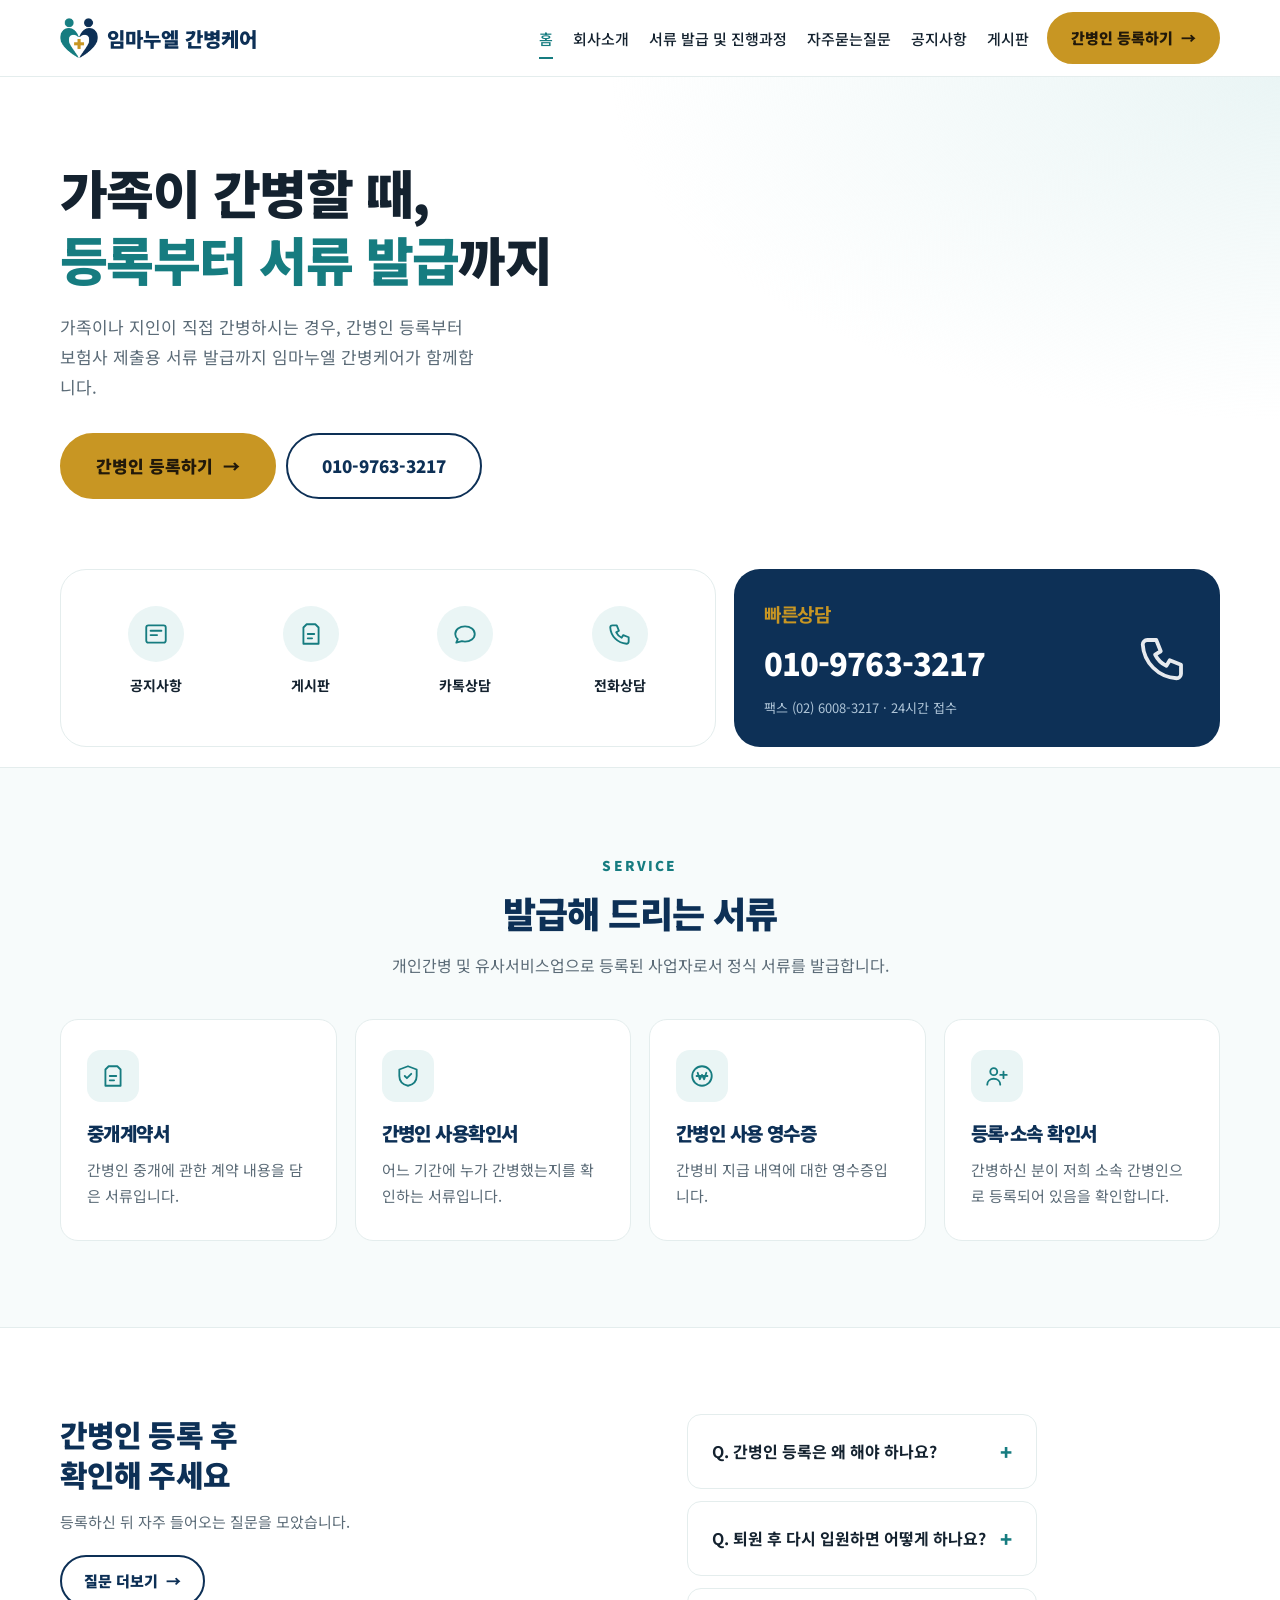
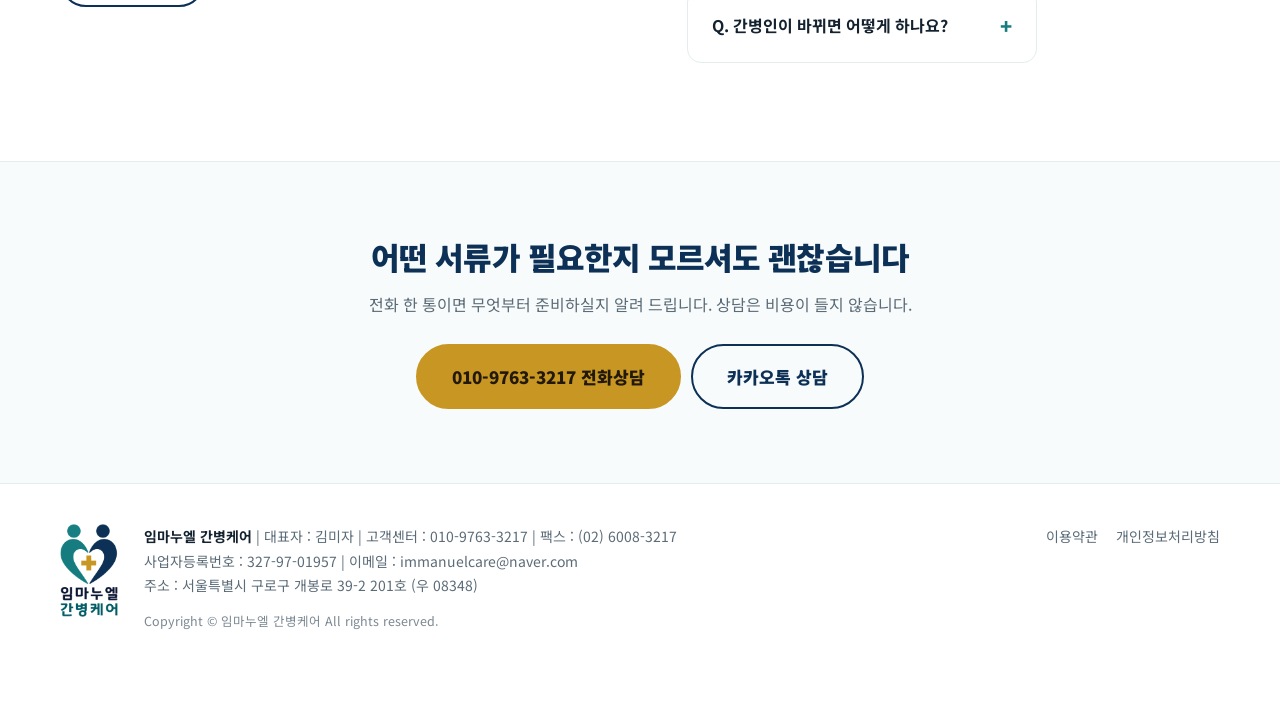
==== index.html @ 87d71054 "임마눙레 간병케어 사이트 1안 초안" ====
<!DOCTYPE html>
<html lang="ko">
<head>
<meta charset="utf-8">
<meta name="viewport" content="width=device-width, initial-scale=1">
<meta name="color-scheme" content="light only">
<title>홈 | 임마누엘 간병케어</title>
<meta name="description" content="임마누엘 간병케어 - 가족·지인 간병 서류 대행. 간병인 등록부터 보험사 제출용 서류 발급까지.">
<link rel="preconnect" href="https://fonts.googleapis.com">
<link rel="preconnect" href="https://fonts.gstatic.com" crossorigin>
<link href="https://fonts.googleapis.com/css2?family=Noto+Sans+KR:wght@400;500;700;900&display=swap" rel="stylesheet">
<link rel="stylesheet" href="style.css">
</head>
<body>

<header class="hd"><div class="wrap hd-in">
  <a class="brand" href="index.html"><img src="img/logo-mark.png" alt="임마누엘 간병케어 로고">임마누엘 간병케어</a>
  <button class="mbtn" id="mbtn" aria-expanded="false" aria-controls="nav">메뉴</button>
  <nav class="nav" id="nav"><ul><li><a href="index.html" class="on">홈</a></li><li><a href="about.html">회사소개</a></li><li><a href="process.html">서류 발급 및 진행과정</a></li><li><a href="faq.html">자주묻는질문</a></li><li><a href="notice.html">공지사항</a></li><li><a href="board.html">게시판</a></li></ul></nav>
  <a class="pill" href="process.html">간병인 등록하기 &nbsp;&rarr;</a>
</div></header>


<section class="hero"><div class="wrap">
  <h1>가족이 간병할 때,<br><em>등록부터 서류 발급</em>까지</h1>
  <p>가족이나 지인이 직접 간병하시는 경우, 간병인 등록부터 보험사 제출용 서류 발급까지
     임마누엘 간병케어가 함께합니다.</p>
  <div class="cta">
    <a class="pill lg" href="process.html">간병인 등록하기 &nbsp;&rarr;</a>
    <a class="pill lg ghost" href="tel:01097633217">010-9763-3217</a>
  </div>
</div></section>

<div class="wrap quickrow">
  <div class="quickcard"><ul>
    <li><a href="notice.html"><span class="qi"><svg width="26" height="26" viewBox="0 0 24 24" fill="none" stroke="currentColor" stroke-width="1.7" stroke-linecap="round" stroke-linejoin="round"><rect x="3" y="4" width="18" height="16" rx="2"/><path d="M7 9h10M7 13h6"/></svg></span>공지사항</a></li>
    <li><a href="board.html"><span class="qi"><svg width="26" height="26" viewBox="0 0 24 24" fill="none" stroke="currentColor" stroke-width="1.7" stroke-linecap="round" stroke-linejoin="round"><path d="M8 3h8l3 3v15H5V6l3-3Z"/><path d="M9 12h6M9 16h4"/></svg></span>게시판</a></li>
    <li><a href="http://pf.kakao.com/_xatFiX" target="_blank" rel="noopener"><span class="qi"><svg width="26" height="26" viewBox="0 0 24 24" fill="none" stroke="currentColor" stroke-width="1.7" stroke-linecap="round" stroke-linejoin="round"><path d="M21 12c0 4-4 7-9 7-1 0-2-.1-2.9-.4L4 20l1.3-3.2A6.6 6.6 0 0 1 3 12c0-4 4-7 9-7s9 3 9 7Z"/></svg></span>카톡상담</a></li>
    <li><a href="tel:01097633217"><span class="qi"><svg width="26" height="26" viewBox="0 0 24 24" fill="none" stroke="currentColor" stroke-width="1.7" stroke-linecap="round" stroke-linejoin="round"><path d="M5 4h4l2 5-2.5 1.5a11 11 0 0 0 5 5L15 13l5 2v4a2 2 0 0 1-2 2A16 16 0 0 1 3 6a2 2 0 0 1 2-2Z"/></svg></span>전화상담</a></li>
  </ul></div>
  <a class="callcard" href="tel:01097633217">
    <span><b>빠른상담</b><span class="num">010-9763-3217</span>
      <small>팩스 (02) 6008-3217 · 24시간 접수</small></span>
    <svg width="54" height="54" viewBox="0 0 24 24" fill="none" stroke="currentColor" stroke-width="1.7" stroke-linecap="round" stroke-linejoin="round"><path d="M5 4h4l2 5-2.5 1.5a11 11 0 0 0 5 5L15 13l5 2v4a2 2 0 0 1-2 2A16 16 0 0 1 3 6a2 2 0 0 1 2-2Z"/></svg>
  </a>
</div>

<section class="sec soft">
  <div class="wrap">
    <p class="lab">SERVICE</p>
    <h2 class="tit">발급해 드리는 서류</h2>
    <p class="tit-sub">개인간병 및 유사서비스업으로 등록된 사업자로서 정식 서류를 발급합니다.</p>
    <div class="grid g4">
      <div class="box"><span class="ico"><svg width="26" height="26" viewBox="0 0 24 24" fill="none" stroke="currentColor" stroke-width="1.7" stroke-linecap="round" stroke-linejoin="round"><path d="M8 3h8l3 3v15H5V6l3-3Z"/><path d="M9 12h6M9 16h4"/></svg></span><h4>중개계약서</h4>
        <p>간병인 중개에 관한 계약 내용을 담은 서류입니다.</p></div>
      <div class="box"><span class="ico"><svg width="26" height="26" viewBox="0 0 24 24" fill="none" stroke="currentColor" stroke-width="1.7" stroke-linecap="round" stroke-linejoin="round"><path d="M12 3l8 3v6c0 5-3.4 8-8 9-4.6-1-8-4-8-9V6l8-3Z"/><path d="M9 12l2 2 4-4"/></svg></span><h4>간병인 사용확인서</h4>
        <p>어느 기간에 누가 간병했는지를 확인하는 서류입니다.</p></div>
      <div class="box"><span class="ico"><svg width="26" height="26" viewBox="0 0 24 24" fill="none" stroke="currentColor" stroke-width="1.7" stroke-linecap="round" stroke-linejoin="round"><circle cx="12" cy="12" r="9"/><path d="M8 9l2 6 2-4 2 4 2-6M7 12h10"/></svg></span><h4>간병인 사용 영수증</h4>
        <p>간병비 지급 내역에 대한 영수증입니다.</p></div>
      <div class="box"><span class="ico"><svg width="26" height="26" viewBox="0 0 24 24" fill="none" stroke="currentColor" stroke-width="1.7" stroke-linecap="round" stroke-linejoin="round"><circle cx="9" cy="8" r="3.2"/><path d="M3 20c0-3.3 2.7-5.5 6-5.5s6 2.2 6 5.5"/><path d="M18 8v6M15 11h6"/></svg></span><h4>등록·소속 확인서</h4>
        <p>간병하신 분이 저희 소속 간병인으로 등록되어 있음을 확인합니다.</p></div>
    </div>
  </div>
</section>

<section class="sec">
  <div class="wrap faq-lead">
    <div>
      <h3>간병인 등록 후<br>확인해 주세요</h3>
      <p>등록하신 뒤 자주 들어오는 질문을 모았습니다.</p>
      <p style="margin-top:20px"><a class="pill ghost" href="faq.html">질문 더보기 &nbsp;&rarr;</a></p>
    </div>
    <div class="faq">
      <details><summary>Q. 간병인 등록은 왜 해야 하나요?</summary>
        <div class="ans">보험사에 간병 사실을 증명하려면 등록된 사업자를 통한 서류가 필요합니다.
          가족이 간병하신 경우에도 마찬가지입니다.</div></details>
      <details><summary>Q. 퇴원 후 다시 입원하면 어떻게 하나요?</summary>
        <div class="ans">입원 건마다 등록이 필요합니다. 다시 입원하시면 그 시점에 연락 주세요.</div></details>
      <details><summary>Q. 간병인이 바뀌면 어떻게 하나요?</summary>
        <div class="ans">간병하시는 분이 바뀌면 바뀐 날짜와 함께 알려 주세요. 기간을 나눠 서류를 발급합니다.</div></details>
    </div>
  </div>
</section>

<div class="bottom"><div class="wrap">
  <h3>어떤 서류가 필요한지 모르셔도 괜찮습니다</h3>
  <p>전화 한 통이면 무엇부터 준비하실지 알려 드립니다. 상담은 비용이 들지 않습니다.</p>
  <div class="cta">
    <a class="pill lg" href="tel:01097633217">010-9763-3217 전화상담</a>
    <a class="pill lg ghost" href="http://pf.kakao.com/_xatFiX" target="_blank" rel="noopener">카카오톡 상담</a>
  </div>
</div></div>


<footer class="ft"><div class="wrap ft-in">
  <img src="img/logo-full.png" alt="임마누엘 간병케어">
  <div>
    <p><b>임마누엘 간병케어</b> | 대표자 : 김미자 | 고객센터 : 010-9763-3217 | 팩스 : (02) 6008-3217<br>
       사업자등록번호 : 327-97-01957 | 이메일 : immanuelcare@naver.com<br>
       주소 : 서울특별시 구로구 개봉로 39-2 201호 (우 08348)</p>
    <p class="cp">Copyright © 임마누엘 간병케어 All rights reserved.</p>
  </div>
  <ul class="links"><li><a href="#">이용약관</a></li><li><a href="#">개인정보처리방침</a></li></ul>
</div></footer>

<div class="mbar"><ul>
  <li><a href="tel:01097633217"><svg width="21" height="21" viewBox="0 0 24 24" fill="none" stroke="currentColor" stroke-width="1.7" stroke-linecap="round" stroke-linejoin="round"><path d="M5 4h4l2 5-2.5 1.5a11 11 0 0 0 5 5L15 13l5 2v4a2 2 0 0 1-2 2A16 16 0 0 1 3 6a2 2 0 0 1 2-2Z"/></svg>전화상담</a></li>
  <li><a href="http://pf.kakao.com/_xatFiX" target="_blank" rel="noopener"><svg width="21" height="21" viewBox="0 0 24 24" fill="none" stroke="currentColor" stroke-width="1.7" stroke-linecap="round" stroke-linejoin="round"><path d="M21 12c0 4-4 7-9 7-1 0-2-.1-2.9-.4L4 20l1.3-3.2A6.6 6.6 0 0 1 3 12c0-4 4-7 9-7s9 3 9 7Z"/></svg>카톡상담</a></li>
  <li><a href="process.html"><svg width="21" height="21" viewBox="0 0 24 24" fill="none" stroke="currentColor" stroke-width="1.7" stroke-linecap="round" stroke-linejoin="round"><path d="M8 3h8l3 3v15H5V6l3-3Z"/><path d="M9 12h6M9 16h4"/></svg>진행과정</a></li>
</ul></div>


<script>
var b=document.getElementById('mbtn'),n=document.getElementById('nav');
if(b){b.addEventListener('click',function(){var o=n.classList.toggle('open');
  b.setAttribute('aria-expanded',o?'true':'false');});}
</script>

</body>
</html>
---- style.css ----
:root{
  --navy:#0D3056; --navy-deep:#0A2240;
  --teal:#167C80; --teal-deep:#0F5A5D; --teal-pale:#EAF5F5;
  --gold:#C89623; --gold-soft:#F7E9C4; --gold-pale:#FDF7E8;
  --bg:#FFFFFF; --soft:#F7FBFB; --card:#FFFFFF; --line:#E4EDED;
  --ink:#14222F; --ink-soft:#5B6B77;
  --r:18px; --r-lg:26px;
  --sans:"Noto Sans KR",system-ui,-apple-system,"Malgun Gothic",sans-serif;
  --wrap:1160px;
}
*{box-sizing:border-box}
body{margin:0;background:var(--bg);color:var(--ink);font-family:var(--sans);
  font-size:16px;line-height:1.75;-webkit-text-size-adjust:100%}
img{max-width:100%;display:block}
a{color:inherit;text-decoration:none}
ul{margin:0;padding:0;list-style:none}
p{margin:0}
h1,h2,h3,h4{margin:0;line-height:1.35;letter-spacing:-.03em;font-weight:900}
:focus-visible{outline:3px solid var(--gold);outline-offset:3px;border-radius:6px}
.wrap{width:min(100% - 36px,var(--wrap));margin-inline:auto}

/* 헤더 */
.hd{position:sticky;top:0;z-index:50;background:var(--bg);border-bottom:1px solid var(--line)}
.hd-in{display:flex;align-items:center;gap:18px;min-height:76px}
.brand{display:flex;align-items:center;gap:9px;font-weight:900;font-size:20px;
  color:var(--navy);white-space:nowrap;flex:none}
.brand img{width:38px}
.nav{margin-left:auto}
.nav ul{display:flex;gap:20px}
.nav a{font-size:15px;font-weight:500;padding:8px 0;border-bottom:2px solid transparent;
  white-space:nowrap}
.nav a:hover,.nav a.on{color:var(--teal);border-bottom-color:var(--teal)}
.pill{display:inline-flex;align-items:center;gap:7px;background:var(--gold);color:#22190A;
  border:2px solid var(--gold);border-radius:999px;padding:11px 22px;font-weight:900;font-size:15px}
.pill:hover{background:var(--navy);border-color:var(--navy);color:#fff}
.pill.lg{padding:16px 34px;font-size:17px}
.pill.ghost{background:transparent;border-color:var(--navy);color:var(--navy)}
.pill.ghost:hover{background:var(--navy);color:#fff}
.mbtn{display:none;margin-left:auto;background:none;border:1px solid var(--line);
  border-radius:8px;padding:9px 12px;font:inherit;color:inherit;cursor:pointer}

/* 히어로 */
.hero{padding:82px 0 70px;background:
  radial-gradient(90% 120% at 100% 0%,var(--teal-pale) 0%,transparent 58%),var(--bg)}
.hero h1{font-size:clamp(30px,4.6vw,52px);line-height:1.28}
.hero h1 em{font-style:normal;color:var(--teal)}
.hero p{margin-top:20px;color:var(--ink-soft);max-width:46ch;font-size:17px}
.hero .cta{margin-top:32px;display:flex;gap:10px;flex-wrap:wrap}

/* 퀵 + 빠른상담 */
.quickrow{display:grid;grid-template-columns:1.35fr 1fr;gap:18px;padding-bottom:20px}
.quickcard{background:var(--card);border:1px solid var(--line);border-radius:var(--r-lg);padding:26px 18px}
.quickcard ul{display:grid;grid-template-columns:repeat(4,1fr)}
.quickcard a{display:flex;flex-direction:column;align-items:center;gap:11px;padding:10px 4px;
  font-size:14px;font-weight:700;text-align:center}
.qi{width:56px;height:56px;border-radius:50%;background:var(--teal-pale);color:var(--teal);
  display:grid;place-items:center}
.quickcard a:hover .qi{background:var(--teal);color:#fff}
.callcard{background:var(--navy);color:#fff;border-radius:var(--r-lg);padding:28px 30px;
  display:flex;align-items:center;justify-content:space-between;gap:16px}
.callcard b{display:block;font-size:19px;color:var(--gold);letter-spacing:-.02em}
.callcard .num{font-size:clamp(24px,3.4vw,31px);font-weight:900;letter-spacing:-.03em;margin-top:6px;display:block}
.callcard small{display:block;color:#AFC5D8;font-size:13px;margin-top:6px}
.callcard svg{flex:none;opacity:.9}

/* 섹션 */
.sec{padding:86px 0}
.sec.soft{background:var(--soft);border-block:1px solid var(--line)}
.lab{text-align:center;color:var(--teal);font-size:13.5px;font-weight:900;letter-spacing:.16em;margin-bottom:10px}
.tit{text-align:center;font-size:clamp(25px,3.4vw,36px);color:var(--navy)}
.tit-sub{text-align:center;color:var(--ink-soft);margin-top:14px}
.badge-tit{display:block;width:max-content;margin:0 auto 34px;background:var(--gold-soft);
  border:2px solid var(--gold);border-radius:999px;padding:12px 38px;
  font-size:clamp(20px,2.6vw,27px);font-weight:900;color:var(--navy)}

/* 카드 그리드 */
.grid{display:grid;gap:18px;margin-top:40px}
.g2{grid-template-columns:repeat(2,1fr)}
.g3{grid-template-columns:repeat(3,1fr)}
.g4{grid-template-columns:repeat(4,1fr)}
.box{background:var(--card);border:1px solid var(--line);border-radius:var(--r);padding:30px 26px}
.box h4{font-size:19px;color:var(--navy)}
.box p{margin-top:12px;font-size:15px;color:var(--ink-soft)}
.box .ico{width:52px;height:52px;border-radius:14px;background:var(--teal-pale);color:var(--teal);
  display:grid;place-items:center;margin-bottom:18px}

/* 번호 카드 */
.step{position:relative;background:var(--card);border:1px solid var(--line);
  border-radius:var(--r);padding:32px 26px 28px}
.no{width:38px;height:38px;border-radius:50%;background:var(--teal);color:#fff;
  display:grid;place-items:center;font-weight:900;font-size:14px;margin-bottom:16px}
.step h4{font-size:19px;color:var(--navy)}
.step p{margin-top:11px;font-size:15px;color:var(--ink-soft)}
.step .hl{margin-top:16px;background:var(--gold-pale);border:1px solid var(--gold-soft);
  border-radius:12px;padding:13px 15px;font-size:14px;color:var(--ink)}
.step .docs{margin-top:16px;display:grid;gap:8px}
.step .docs li{background:var(--teal-pale);border-radius:10px;padding:10px 14px;
  font-size:14px;font-weight:700;color:var(--teal-deep)}
.notebox{background:var(--navy);color:#DCE9F3;border-radius:var(--r);padding:26px;font-size:14.5px}
.notebox b{color:var(--gold);display:block;margin-bottom:8px}

/* FAQ */
.faq{max-width:840px;margin:0 auto}
.faq details{background:var(--card);border:1px solid var(--line);border-radius:14px;
  margin-bottom:12px;overflow:hidden}
.faq summary{list-style:none;cursor:pointer;padding:19px 24px;font-weight:700;font-size:16px;
  display:flex;justify-content:space-between;gap:14px;align-items:center}
.faq summary::-webkit-details-marker{display:none}
.faq summary::after{content:"+";color:var(--teal);font-weight:900;font-size:20px;flex:none}
.faq details[open] summary::after{content:"−"}
.faq details[open] summary{color:var(--teal)}
.faq .ans{padding:0 24px 22px;color:var(--ink-soft);font-size:15px;border-top:1px solid var(--line);padding-top:18px}
.faq-lead{display:grid;grid-template-columns:.8fr 1.4fr;gap:34px;align-items:start}
.faq-lead h3{font-size:clamp(22px,2.8vw,30px);color:var(--navy)}
.faq-lead p{margin-top:14px;color:var(--ink-soft);font-size:15px}

/* 서브 상단 */
.subhead{background:var(--teal-pale);padding:56px 0 50px;text-align:center;border-bottom:1px solid var(--line)}

/* 목록 / 게시판 */
.empty{text-align:center;padding:90px 0;color:var(--ink-soft)}
.empty svg{margin:0 auto 16px;color:var(--line)}
.plist li{border-bottom:1px solid var(--line)}
.plist a{display:flex;justify-content:space-between;gap:16px;padding:20px 4px}
.plist a:hover{color:var(--teal)}
.plist time{color:var(--ink-soft);font-size:14px;white-space:nowrap}
.pcard{background:var(--card);border:1px solid var(--line);border-radius:var(--r);overflow:hidden}
.pcard .thumb{aspect-ratio:16/10;background:var(--gold-pale);display:grid;place-items:center;
  color:var(--gold);font-weight:900;font-size:19px;text-align:center;padding:16px;
  border-bottom:1px solid var(--line)}
.pcard .body{padding:20px 22px}
.pcard h4{font-size:17px;color:var(--navy)}
.pcard p{margin-top:9px;font-size:14px;color:var(--ink-soft)}
.pcard .meta{margin-top:14px;font-size:13px;color:var(--ink-soft)}

/* 표 */
.tbl{width:100%;border-collapse:collapse;font-size:15px;border-top:2px solid var(--navy);
  background:var(--card)}
.tbl th,.tbl td{padding:16px 18px;border-bottom:1px solid var(--line);text-align:left}
.tbl thead th{background:var(--teal-pale);color:var(--navy);font-weight:900}
.tbl td.p{color:var(--teal);font-weight:900;white-space:nowrap}
.scroll{overflow-x:auto}
.note{margin-top:16px;font-size:14px;color:var(--ink-soft)}

/* 하단 CTA */
.bottom{text-align:center;padding:74px 0;background:var(--soft);border-top:1px solid var(--line)}
.bottom h3{font-size:clamp(22px,3vw,31px);color:var(--navy)}
.bottom p{margin-top:12px;color:var(--ink-soft)}
.bottom .cta{margin-top:26px;display:flex;gap:10px;justify-content:center;flex-wrap:wrap}

/* 푸터 */
.ft{background:var(--bg);border-top:1px solid var(--line);padding:40px 0 92px;
  font-size:14px;color:var(--ink-soft)}
.ft-in{display:flex;gap:26px;align-items:flex-start;flex-wrap:wrap}
.ft img{width:58px;flex:none}
.ft b{color:var(--ink)}
.ft .links{margin-left:auto;display:flex;gap:18px}
.ft .links a:hover{color:var(--teal)}
.ft .cp{margin-top:12px;font-size:12.5px;color:var(--ink-soft);opacity:.8}

/* 모바일 바 */
.mbar{display:none;position:fixed;left:0;right:0;bottom:0;z-index:60;
  background:var(--bg);border-top:1px solid var(--line)}
.mbar ul{display:grid;grid-template-columns:repeat(3,1fr)}
.mbar li+li{border-left:1px solid var(--line)}
.mbar a{display:flex;flex-direction:column;align-items:center;gap:2px;padding:10px 4px;
  font-size:12px;font-weight:700}
.mbar svg{color:var(--teal)}

@media (max-width:1000px){
  .quickrow{grid-template-columns:1fr}
  .g4{grid-template-columns:repeat(2,1fr)}
  .g3{grid-template-columns:repeat(2,1fr)}
  .faq-lead{grid-template-columns:1fr}
}
@media (max-width:1080px){
  .mbtn{display:block}
  .nav{position:absolute;left:0;right:0;top:100%;background:var(--bg);
    border-bottom:1px solid var(--line);display:none;padding:6px 18px 14px}
  .nav.open{display:block}
  .nav ul{flex-direction:column;gap:0}
  .nav a{display:block;padding:13px 0;border-bottom:1px solid var(--line)}
  .hd .pill{display:none}
  .sec{padding:60px 0}
  .hero{padding:56px 0 48px}
  .g2,.g3,.g4{grid-template-columns:1fr}
  .callcard{flex-direction:column;align-items:flex-start}
  .mbar{display:block}
}
@media (max-width:480px){
  .quickcard ul{grid-template-columns:repeat(2,1fr)}
  .badge-tit{padding:10px 24px}
}
@media (prefers-reduced-motion:reduce){*{transition:none!important;animation:none!important}}
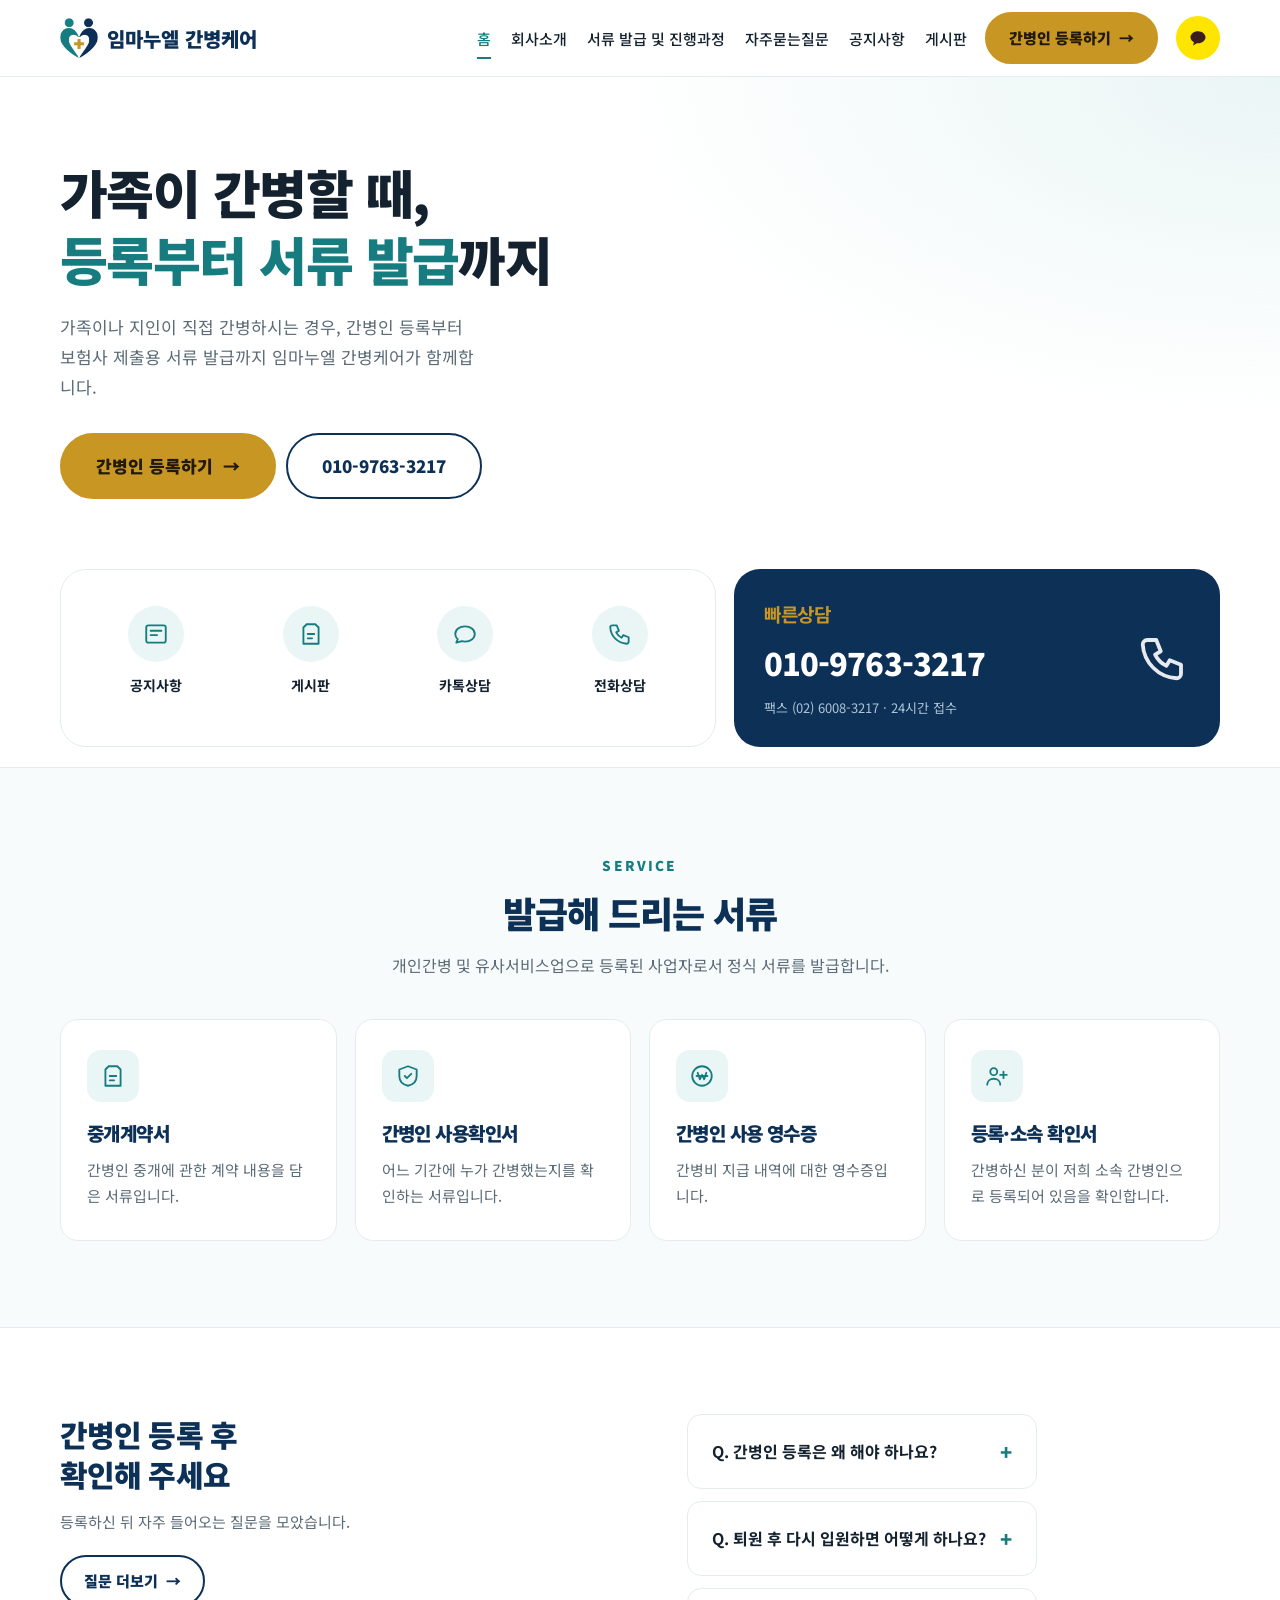
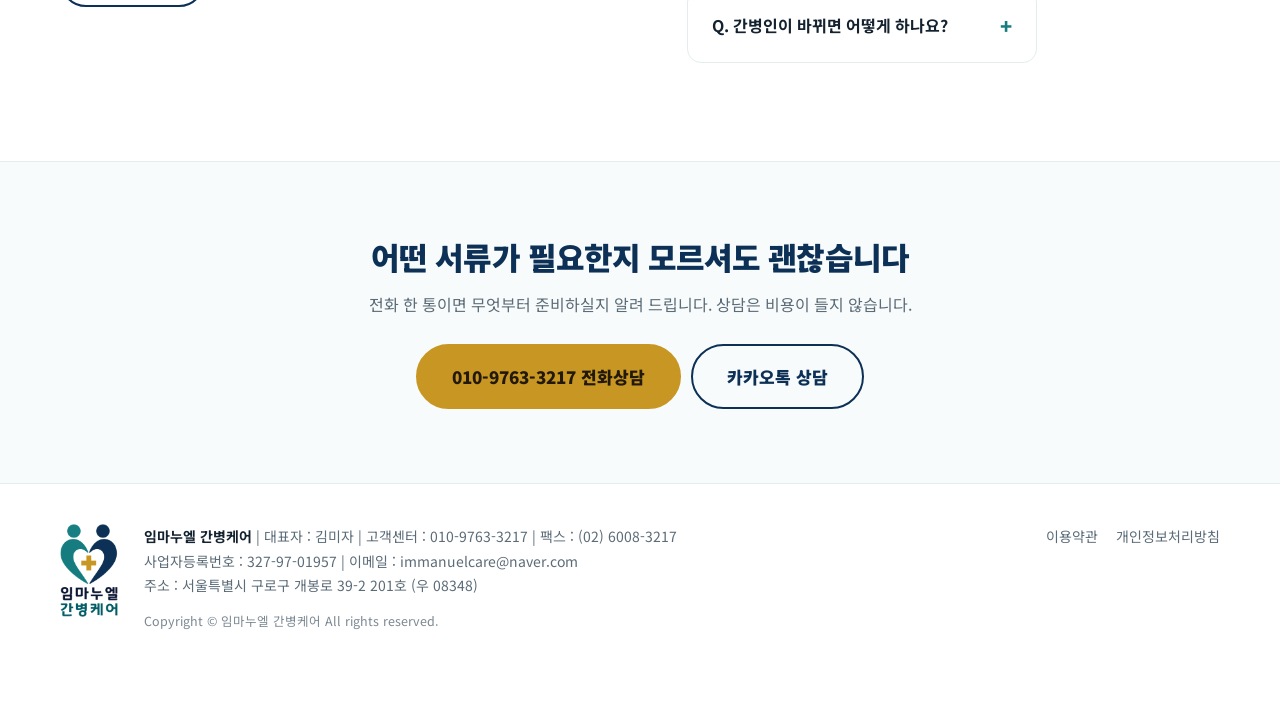
==== commit 1e9f1685: "헤더에 카카오톡 상담 버튼 추가 - 모든 페이지 헤더의 간병인 등록하기 버튼 오른쪽에 추가 (새 탭) - 1280px 이하에서는 아이콘만, 모바일에서는 메뉴 버튼 옆에 표시  Co" ====
--- a/index.html
+++ b/index.html
@@ -18,6 +18,7 @@
   <button class="mbtn" id="mbtn" aria-expanded="false" aria-controls="nav">메뉴</button>
   <nav class="nav" id="nav"><ul><li><a href="index.html" class="on">홈</a></li><li><a href="about.html">회사소개</a></li><li><a href="process.html">서류 발급 및 진행과정</a></li><li><a href="faq.html">자주묻는질문</a></li><li><a href="notice.html">공지사항</a></li><li><a href="board.html">게시판</a></li></ul></nav>
   <a class="pill" href="process.html">간병인 등록하기 &nbsp;&rarr;</a>
+  <a class="pill kakao" href="http://pf.kakao.com/_xatFiX" target="_blank" rel="noopener noreferrer" aria-label="카카오톡 상담 (새 창)"><svg width="18" height="18" viewBox="0 0 24 24" fill="currentColor" aria-hidden="true"><path d="M12 3C6.5 3 2 6.6 2 11c0 2.8 1.8 5.3 4.6 6.7l-1 3.6c-.1.4.3.7.6.5l4.3-2.8c.5.1 1 .1 1.5.1 5.5 0 10-3.6 10-8S17.5 3 12 3z"/></svg><span class="kakao-txt">카카오톡 상담</span></a>
 </div></header>
 
 
--- a/style.css
+++ b/style.css
@@ -37,6 +37,10 @@
 .pill.lg{padding:16px 34px;font-size:17px}
 .pill.ghost{background:transparent;border-color:var(--navy);color:var(--navy)}
 .pill.ghost:hover{background:var(--navy);color:#fff}
+.hd .pill{white-space:nowrap;flex:none}
+.pill.kakao{background:#FEE500;border-color:#FEE500;color:#3C1E1E}
+.pill.kakao:hover{background:#F2D900;border-color:#F2D900;color:#3C1E1E}
+.pill.kakao svg{flex:none}
 .mbtn{display:none;margin-left:auto;background:none;border:1px solid var(--line);
   border-radius:8px;padding:9px 12px;font:inherit;color:inherit;cursor:pointer}
 
@@ -174,6 +178,11 @@
   .g3{grid-template-columns:repeat(2,1fr)}
   .faq-lead{grid-template-columns:1fr}
 }
+/* 헤더 폭이 좁을 때 카카오 버튼은 아이콘만 */
+@media (max-width:1280px){
+  .hd .pill.kakao{padding:0;width:44px;height:44px;justify-content:center}
+  .hd .kakao-txt{position:absolute;width:1px;height:1px;overflow:hidden;clip:rect(0 0 0 0);white-space:nowrap}
+}
 @media (max-width:1080px){
   .mbtn{display:block}
   .nav{position:absolute;left:0;right:0;top:100%;background:var(--bg);
@@ -182,6 +191,8 @@
   .nav ul{flex-direction:column;gap:0}
   .nav a{display:block;padding:13px 0;border-bottom:1px solid var(--line)}
   .hd .pill{display:none}
+  .hd .pill.kakao{display:inline-flex;margin-left:auto;order:1}
+  .mbtn{margin-left:0;order:2}
   .sec{padding:60px 0}
   .hero{padding:56px 0 48px}
   .g2,.g3,.g4{grid-template-columns:1fr}
@@ -189,6 +200,10 @@
   .mbar{display:block}
 }
 @media (max-width:480px){
+  .hd-in{gap:8px}
+  .hd .pill.kakao{width:40px;height:40px}
+  .brand{font-size:18px}
+  .brand img{width:34px}
   .quickcard ul{grid-template-columns:repeat(2,1fr)}
   .badge-tit{padding:10px 24px}
 }
